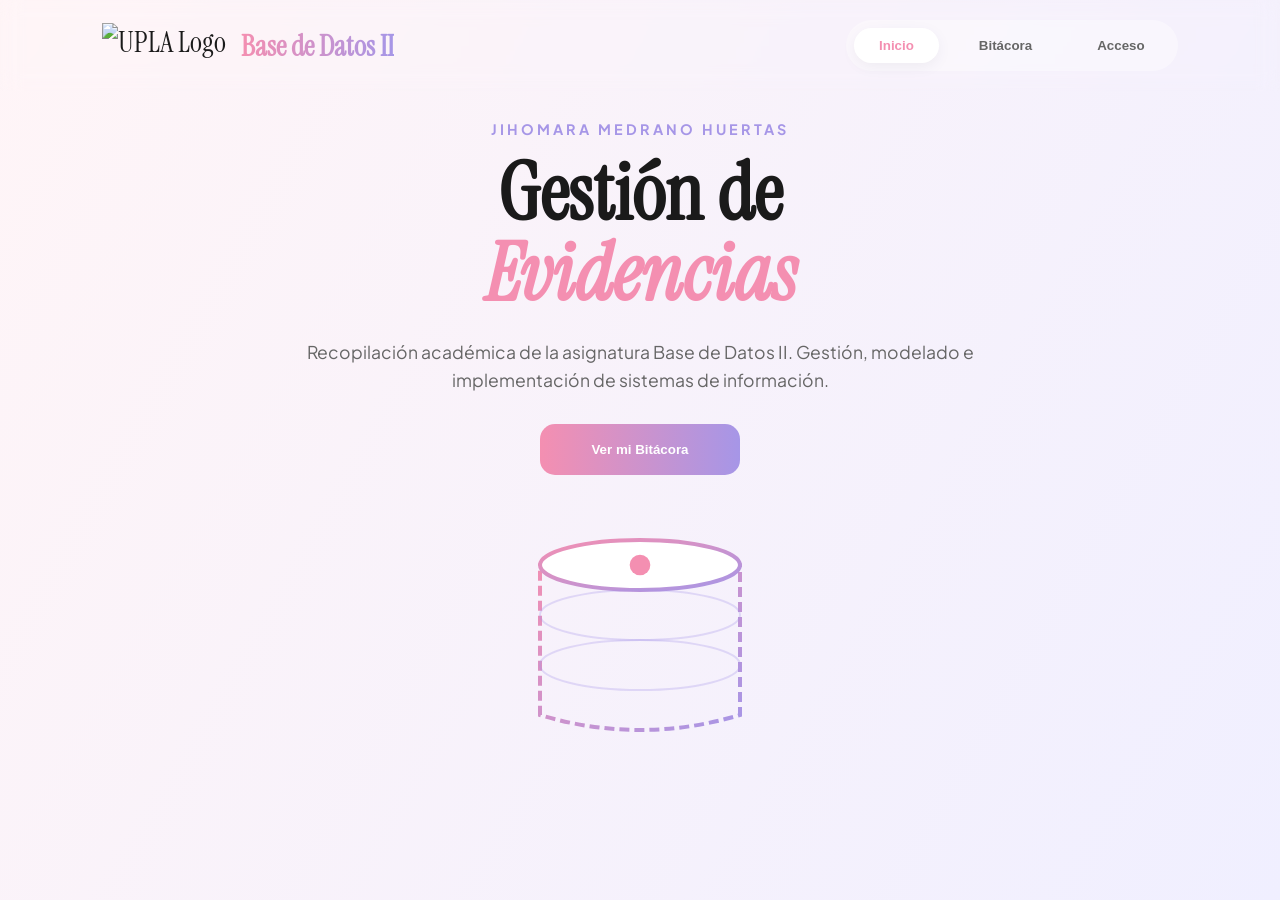
==== index.html @ 08c6af84 "Add files via upload" ====
<!DOCTYPE html>
<html lang="es">
<head>
    <meta charset="UTF-8">
    <meta name="viewport" content="width=device-width, initial-scale=1.0">
    <title>Portafolio 2026 | Base de Datos II</title>
    
    <!-- Fuentes y Iconos -->
    <link href="https://fonts.googleapis.com/css2?family=Instrument+Serif:ital@0;1&family=Plus+Jakarta+Sans:wght@300;400;600;800&display=swap" rel="stylesheet">
    <script src="https://unpkg.com/lucide@latest"></script>

    <style>
        :root {
            --pink-light: #fdf2f7;
            --pink-accent: #f48fb1;
            --purple-accent: #a696e7;
            --text-dark: #1a1a1a;
            --glass: rgba(255, 255, 255, 0.6);
        }

        * { margin: 0; padding: 0; box-sizing: border-box; }

        body {
            font-family: 'Plus Jakarta Sans', sans-serif;
            background: linear-gradient(120deg, #fff5f7 0%, #f0efff 100%);
            color: var(--text-dark);
            min-height: 100vh;
            overflow-x: hidden;
        }

        /* --- NAVEGACIÓN --- */
        nav {
            position: fixed; top: 0; width: 100%; padding: 20px 8%;
            display: flex; justify-content: space-between; align-items: center;
            backdrop-filter: blur(10px); z-index: 1000;
        }

        .logo { display: flex; align-items: center; gap: 15px; font-family: 'Instrument Serif', serif; font-size: 1.8rem; }
        .logo img { height: 45px; width: auto; object-fit: contain; }
        
        .logo-text {
            background: linear-gradient(90deg, var(--pink-accent), var(--purple-accent));
            -webkit-background-clip: text;
            -webkit-text-fill-color: transparent;
            font-weight: 800;
        }

        .nav-links { display: flex; gap: 15px; background: rgba(255,255,255,0.4); padding: 8px; border-radius: 50px; }
        .nav-links button {
            border: none; background: transparent; padding: 10px 25px; border-radius: 50px;
            cursor: pointer; font-weight: 600; color: #666; transition: 0.3s;
        }
        .nav-links button.active { background: white; color: var(--pink-accent); box-shadow: 0 4px 15px rgba(0,0,0,0.05); }

        /* --- SECCIONES --- */
        .container { display: none; padding: 120px 8% 50px; animation: fadeIn 0.5s ease; }
        .container.active { display: block; }
        @keyframes fadeIn { from { opacity: 0; transform: translateY(10px); } to { opacity: 1; transform: translateY(0); } }

        /* --- INICIO (CENTRADO CON GRÁFICO) --- */
        .hero-wrapper { 
            display: flex; 
            flex-direction: column;
            align-items: center; 
            justify-content: center; 
            text-align: center;
            gap: 20px; 
            min-height: 75vh;
            max-width: 800px;
            margin: 0 auto;
        }
        .hero h3 { color: var(--purple-accent); letter-spacing: 3px; font-size: 0.9rem; margin-bottom: 15px; }
        .hero h1 { font-family: 'Instrument Serif', serif; font-size: 5rem; line-height: 1; margin-bottom: 25px; }
        .hero h1 em { color: var(--pink-accent); font-style: italic; }
        .hero p { font-size: 1.1rem; color: #666; line-height: 1.6; margin-bottom: 30px; }

        .hero-img { width: 100%; max-width: 400px; margin-top: 20px; }

        /* --- BITÁCORA --- */
        .tabs { display: flex; gap: 15px; margin-bottom: 20px; justify-content: center; }
        .tab-btn { padding: 12px 30px; border-radius: 15px; border: none; background: white; cursor: pointer; font-weight: 700; transition: 0.3s; }
        .tab-btn.active { background: var(--pink-accent); color: white; }

        #unit-title { text-align: center; font-family: 'Instrument Serif', serif; font-size: 2.5rem; margin-bottom: 40px; }

        .weeks-grid { 
            display: grid; 
            grid-template-columns: repeat(2, 1fr); 
            gap: 30px; 
            max-width: 1100px;
            margin: 0 auto;
        }
        .week-card { background: var(--glass); border-radius: 40px; padding: 35px; border: 1px solid white; box-shadow: 0 20px 40px rgba(0,0,0,0.02); }
        .week-card span { color: var(--purple-accent); font-weight: 800; font-size: 0.7rem; }
        .week-card h2 { font-family: 'Instrument Serif', serif; font-size: 2.2rem; margin-bottom: 25px; }

        .task-item { 
            background: white; padding: 15px 20px; border-radius: 20px; margin-bottom: 12px;
            display: flex; justify-content: space-between; align-items: center; transition: 0.3s;
        }
        .task-item h4 { font-weight: 500; font-size: 0.95rem; white-space: nowrap; overflow: hidden; text-overflow: ellipsis; max-width: 200px; }

        .actions { display: flex; gap: 10px; }
        .btn-icon { width: 38px; height: 38px; border-radius: 12px; border: none; display: flex; align-items: center; justify-content: center; cursor: pointer; transition: 0.3s; }
        .btn-view { background: #f0efff; color: var(--purple-accent); }
        .btn-download { background: #fff2f5; color: var(--pink-accent); text-decoration: none; }
        .btn-delete { background: #ffebee; color: #ff5252; display: none; } 

        /* --- LOGIN (CENTRADO) --- */
        #acceso.container.active { display: flex; align-items: center; justify-content: center; min-height: 80vh; }
        .login-box { width: 100%; max-width: 450px; background: white; padding: 50px; border-radius: 45px; text-align: center; box-shadow: 0 20px 60px rgba(0,0,0,0.05); }
        .login-box input { width: 100%; padding: 18px; margin-bottom: 15px; border-radius: 15px; border: 1px solid #eee; background: #fafafa; font-family: inherit; }
        .btn-submit { width: 100%; padding: 18px; border-radius: 15px; border: none; background: linear-gradient(90deg, var(--pink-accent), var(--purple-accent)); color: white; font-weight: 700; cursor: pointer; }

        /* --- MODAL --- */
        .modal { display: none; position: fixed; top: 0; left: 0; width: 100%; height: 100%; background: rgba(0,0,0,0.7); z-index: 2000; justify-content: center; align-items: center; }
        .modal-content { width: 90%; height: 90%; background: white; border-radius: 30px; position: relative; overflow: hidden; }
        .close-modal { position: absolute; top: 20px; right: 20px; background: white; border: none; width: 40px; height: 40px; border-radius: 50%; cursor: pointer; z-index: 10; }

        #logoutBtn { position: fixed; bottom: 30px; right: 30px; background: white; color: #ff5252; padding: 15px 25px; border-radius: 50px; border: none; font-weight: 800; box-shadow: 0 10px 30px rgba(0,0,0,0.1); cursor: pointer; display: none; align-items: center; gap: 10px; z-index: 1000; }
        .admin-only { display: none; }

        @media (max-width: 850px) {
            .weeks-grid { grid-template-columns: 1fr; }
            .hero h1 { font-size: 3.5rem; }
        }
    </style>
</head>
<body>

    <nav>
        <div class="logo">
            <img src="img/LogoUpla.png" alt="UPLA Logo">
            <span class="logo-text">Base de Datos II</span>
        </div>
        <div class="nav-links">
            <button class="active" onclick="showSec('inicio', this)">Inicio</button>
            <button onclick="showSec('bitacora', this)">Bitácora</button>
            <button onclick="showSec('acceso', this)">Acceso</button>
        </div>
    </nav>

    <!-- INICIO -->
    <div id="inicio" class="container active">
        <div class="hero-wrapper">
            <div class="hero">
                <h3>JIHOMARA MEDRANO HUERTAS</h3>
                <h1>Gestión de<br><em>Evidencias</em></h1>
                <p>Recopilación académica de la asignatura Base de Datos II. Gestión, modelado e implementación de sistemas de información.</p>
                <button class="btn-submit" style="width: 200px; margin: 0 auto;" onclick="showSec('bitacora')">Ver mi Bitácora</button>
            </div>
            
            <!-- EL GRÁFICO INCREÍBLE REINSTALADO -->
            <div class="hero-img">
                <svg viewBox="0 0 400 300" width="100%" xmlns="http://www.w3.org/2000/svg">
                    <defs>
                        <linearGradient id="grad1" x1="0%" y1="0%" x2="100%" y2="100%">
                            <stop offset="0%" style="stop-color:var(--pink-accent);stop-opacity:1" />
                            <stop offset="100%" style="stop-color:var(--purple-accent);stop-opacity:1" />
                        </linearGradient>
                    </defs>
                    <path d="M100,50 Q200,20 300,50 L300,200 Q200,230 100,200 Z" fill="none" stroke="url(#grad1)" stroke-width="4" stroke-dasharray="10,5" />
                    <ellipse cx="200" cy="50" rx="100" ry="25" fill="white" stroke="url(#grad1)" stroke-width="4" />
                    <ellipse cx="200" cy="100" rx="100" ry="25" fill="none" stroke="var(--purple-accent)" stroke-width="2" opacity="0.3" />
                    <ellipse cx="200" cy="150" rx="100" ry="25" fill="none" stroke="var(--purple-accent)" stroke-width="2" opacity="0.3" />
                    <circle cx="200" cy="50" r="8" fill="var(--pink-accent)">
                        <animate attributeName="r" values="8;11;8" dur="3s" repeatCount="indefinite" />
                    </circle>
                </svg>
            </div>
        </div>
    </div>

    <!-- BITÁCORA -->
    <div id="bitacora" class="container">
        <div class="tabs">
            <button class="tab-btn active" onclick="changeUnit(0, this)">Unidad I</button>
            <button class="tab-btn" onclick="changeUnit(1, this)">Unidad II</button>
            <button class="tab-btn" onclick="changeUnit(2, this)">Unidad III</button>
        </div>
        
        <h2 id="unit-title">Introducción a la Arquitectura de BD</h2>
        
        <div class="weeks-grid" id="weeks-container"></div>
    </div>

    <!-- ACCESO -->
    <div id="acceso" class="container">
        <div class="login-box">
            <p style="color: var(--purple-accent); font-weight: 800; font-size: 0.7rem; margin-bottom: 10px;">PASO 01: IDENTIFICACIÓN</p>
            <h2 style="font-family: 'Instrument Serif', serif; font-size: 2.5rem; margin-bottom: 30px;">Portal de Gestión</h2>
            <input type="email" id="email" placeholder="codigo@ms.upla.edu.pe">
            <input type="password" id="pass" placeholder="Tu contraseña">
            <button class="btn-submit" onclick="handleLogin()">Activar Herramientas ✨</button>
        </div>
    </div>

    <button id="logoutBtn" onclick="handleLogout()">
        <i data-lucide="log-out" size="18"></i> Salir del Sistema
    </button>

    <div id="pdfModal" class="modal">
        <div class="modal-content">
            <button class="close-modal" onclick="closePDF()"><i data-lucide="x"></i></button>
            <iframe id="pdfFrame" src="" width="100%" height="100%" style="border:none;"></iframe>
        </div>
    </div>

    <script>
        const nombresUnidades = [
            "Introducción a la Arquitectura de BD",
            "Modelamiento y Diseño Estructural",
            "Implementación y Consultas SQL"
        ];

        const dataPortafolio = [
            [ // UNIDAD I
                { sem: "01", titulo: "Fundamentos de B.D", tareas: [{ nombre: "Arquitectura BDD.pdf", ruta: "docs/Arquitectura de BDD.pdf" }, { nombre: "Repositorios.pdf", ruta: "docs/Tipos de Repositorios.pdf" }] },
                { sem: "02", titulo: "Gestores Modernos", tareas: [{ nombre: "Resumen 02.pdf", ruta: "docs/Resumen_02.pdf" }, { nombre: "Modelo E-R.pdf", ruta: "docs/Ejerciciod de Modelo E-R.pdf" }] },
                { sem: "03", titulo: "Diagramas Entidad", tareas: [{ nombre: "Resumen 03.pdf", ruta: "docs/Resumen 03.pdf" }, { nombre: "Ejercicios E-R.pdf", ruta: "docs/Ejercicios de Modelo E-R.pdf" }] },
                { sem: "04", titulo: "Normalización", tareas: [{ nombre: "Resumen 04.pdf", ruta: "docs/Resumen 04.pdf" }] }
            ],
            [], // UNIDAD II
            []  // UNIDAD III
        ];

        let currentUnit = 0;
        let isAdmin = false;

        function changeUnit(index, btn) {
            currentUnit = index;
            document.getElementById('unit-title').innerText = nombresUnidades[index];
            document.querySelectorAll('.tab-btn').forEach(b => b.classList.remove('active'));
            btn.classList.add('active');
            renderSemanas();
        }

        function renderSemanas() {
            const container = document.getElementById('weeks-container');
            container.innerHTML = "";
            const semanas = dataPortafolio[currentUnit];

            if(!semanas || semanas.length === 0) {
                container.innerHTML = "<p style='grid-column: 1/-1; text-align:center; padding: 50px; opacity: 0.5;'>Contenido disponible próximamente.</p>";
                return;
            }

            semanas.forEach((item, index) => {
                const card = document.createElement('div');
                card.className = 'week-card';
                card.innerHTML = `
                    <span>SEMANA ${item.sem}</span>
                    <h2>${item.titulo}</h2>
                    <div class="tasks-list">
                        ${item.tareas.map((t, tIndex) => `
                            <div class="task-item">
                                <h4>${t.nombre}</h4>
                                <div class="actions">
                                    <button class="btn-icon btn-view" onclick="openPDF('${t.ruta}')"><i data-lucide="eye" size="16"></i></button>
                                    <a href="${t.ruta}" download class="btn-icon btn-download"><i data-lucide="download" size="16"></i></a>
                                    <button class="btn-icon btn-delete admin-only" onclick="deleteTask(${index}, ${tIndex})"><i data-lucide="trash-2" size="16"></i></button>
                                </div>
                            </div>
                        `).join('')}
                    </div>
                    <div class="upload-area admin-only">
                        <input type="file" id="file-${index}" accept=".pdf" style="display:none" onchange="uploadFile(${index})">
                        <button class="btn-submit" style="margin-top:20px; padding:10px; font-size:0.8rem;" onclick="document.getElementById('file-${index}').click()">Subir PDF</button>
                    </div>
                `;
                container.appendChild(card);
            });
            lucide.createIcons();
            updateAdminVisibility();
        }

        function uploadFile(weekIndex) {
            const fileInput = document.getElementById(`file-${weekIndex}`);
            if (fileInput.files[0]) {
                dataPortafolio[currentUnit][weekIndex].tareas.push({ 
                    nombre: fileInput.files[0].name, 
                    ruta: URL.createObjectURL(fileInput.files[0]) 
                });
                renderSemanas();
            }
        }

        function deleteTask(weekIndex, taskIndex) {
            if(confirm("¿Eliminar archivo?")) { 
                dataPortafolio[currentUnit][weekIndex].tareas.splice(taskIndex, 1); 
                renderSemanas(); 
            }
        }

        function showSec(id, btn) {
            document.querySelectorAll('.container').forEach(c => c.classList.remove('active'));
            document.getElementById(id).classList.add('active');
            if(btn) {
                document.querySelectorAll('.nav-links button').forEach(b => b.classList.remove('active'));
                btn.classList.add('active');
            }
        }

        function openPDF(ruta) { 
            document.getElementById('pdfFrame').src = ruta; 
            document.getElementById('pdfModal').style.display = 'flex'; 
        }
        
        function closePDF() { 
            document.getElementById('pdfModal').style.display = 'none'; 
            document.getElementById('pdfFrame').src = "";
        }

        function handleLogin() {
            const email = document.getElementById('email').value;
            if(email.includes('@ms.upla.edu.pe')) {
                isAdmin = true;
                document.getElementById('logoutBtn').style.display = 'flex';
                showSec('bitacora');
                renderSemanas();
            } else {
                alert("Por favor, usa tu correo institucional.");
            }
        }

        function handleLogout() { 
            isAdmin = false; 
            document.getElementById('logoutBtn').style.display = 'none'; 
            renderSemanas(); 
            showSec('inicio'); 
        }

        function updateAdminVisibility() {
            document.querySelectorAll('.admin-only').forEach(el => el.style.display = isAdmin ? 'flex' : 'none');
        }

        window.onload = renderSemanas;
    </script>
</body>
</html>
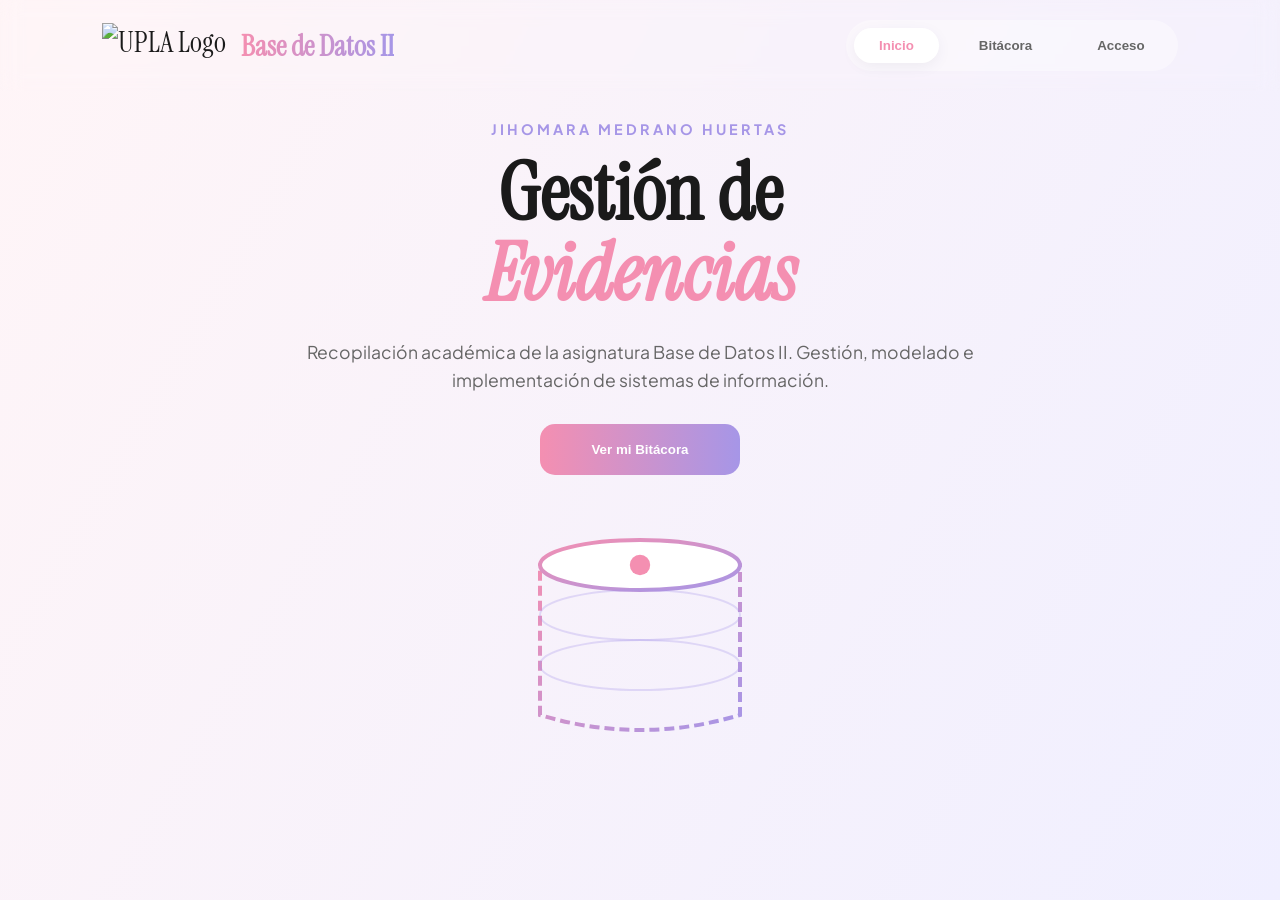
==== commit 2cf2e1b1: "Add files via upload" ====
--- a/index.html
+++ b/index.html
@@ -215,10 +215,10 @@
 
         const dataPortafolio = [
             [ // UNIDAD I
-                { sem: "01", titulo: "Fundamentos de B.D", tareas: [{ nombre: "Arquitectura BDD.pdf", ruta: "docs/Arquitectura de BDD.pdf" }, { nombre: "Repositorios.pdf", ruta: "docs/Tipos de Repositorios.pdf" }] },
-                { sem: "02", titulo: "Gestores Modernos", tareas: [{ nombre: "Resumen 02.pdf", ruta: "docs/Resumen_02.pdf" }, { nombre: "Modelo E-R.pdf", ruta: "docs/Ejerciciod de Modelo E-R.pdf" }] },
-                { sem: "03", titulo: "Diagramas Entidad", tareas: [{ nombre: "Resumen 03.pdf", ruta: "docs/Resumen 03.pdf" }, { nombre: "Ejercicios E-R.pdf", ruta: "docs/Ejercicios de Modelo E-R.pdf" }] },
-                { sem: "04", titulo: "Normalización", tareas: [{ nombre: "Resumen 04.pdf", ruta: "docs/Resumen 04.pdf" }] }
+                { sem: "01", titulo: "Introducción a la Arquitectura de B.D", tareas: [{ nombre: "Arquitectura BDD.pdf", ruta: "docs/Arquitectura de BDD.pdf" }, { nombre: "Repositorios.pdf", ruta: "docs/Tipos de Repositorios.pdf" }] },
+                { sem: "02", titulo: "Gestores de B.D", tareas: [{ nombre: "Resumen 02.pdf", ruta: "docs/Resumen_02.pdf" }, { nombre: "Modelo E-R.pdf", ruta: "docs/Ejerciciod de Modelo E-R.pdf" }] },
+                { sem: "03", titulo: "Arquitectura de B.D", tareas: [{ nombre: "Resumen 03.pdf", ruta: "docs/Resumen 03.pdf" }, { nombre: "Ejercicios E-R.pdf", ruta: "docs/Ejercicios de Modelo E-R.pdf" }] },
+                { sem: "04", titulo: "Diseño de la Arquitectura de B.D", tareas: [{ nombre: "Resumen 04.pdf", ruta: "docs/Resumen 04.pdf" }] }
             ],
             [], // UNIDAD II
             []  // UNIDAD III
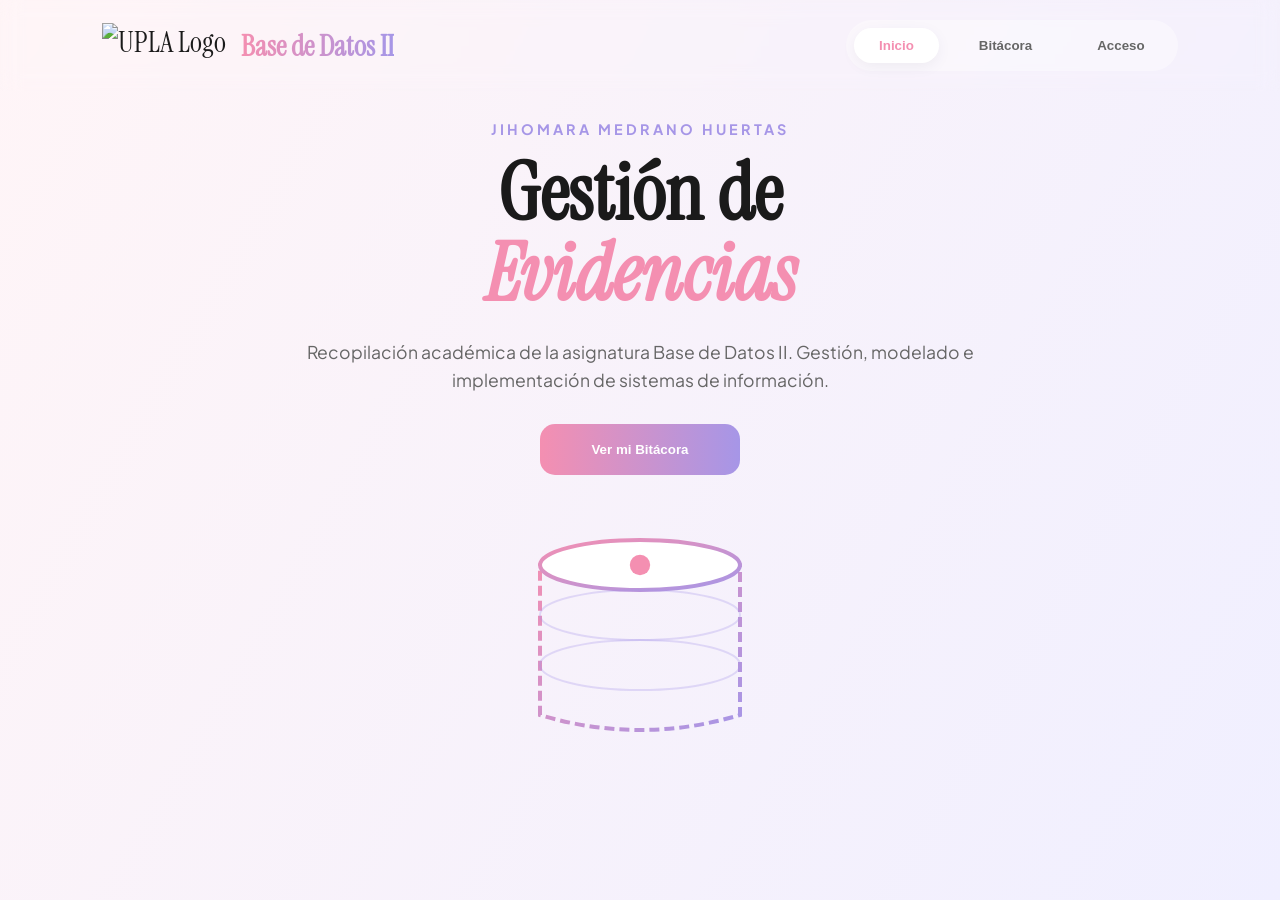
==== commit a9319139: "Add files via upload" ====
--- a/index.html
+++ b/index.html
@@ -216,7 +216,7 @@
         const dataPortafolio = [
             [ // UNIDAD I
                 { sem: "01", titulo: "Introducción a la Arquitectura de B.D", tareas: [{ nombre: "Arquitectura BDD.pdf", ruta: "docs/Arquitectura de BDD.pdf" }, { nombre: "Repositorios.pdf", ruta: "docs/Tipos de Repositorios.pdf" }] },
-                { sem: "02", titulo: "Gestores de B.D", tareas: [{ nombre: "Resumen 02.pdf", ruta: "docs/Resumen_02.pdf" }, { nombre: "Modelo E-R.pdf", ruta: "docs/Ejerciciod de Modelo E-R.pdf" }] },
+                { sem: "02", titulo: "Gestores de B.D", tareas: [{ nombre: "Resumen 02.pdf", ruta: "docs/Resumen_02.pdf" }, { nombre: "Modelo E-R.pdf", ruta: "docs/Ejerciciod de Modelo E-R.pdf" }, { nombre: "Manual SQL.pdf", ruta: "docs/Manual SQL.pdf" }] },
                 { sem: "03", titulo: "Arquitectura de B.D", tareas: [{ nombre: "Resumen 03.pdf", ruta: "docs/Resumen 03.pdf" }, { nombre: "Ejercicios E-R.pdf", ruta: "docs/Ejercicios de Modelo E-R.pdf" }] },
                 { sem: "04", titulo: "Diseño de la Arquitectura de B.D", tareas: [{ nombre: "Resumen 04.pdf", ruta: "docs/Resumen 04.pdf" }] }
             ],
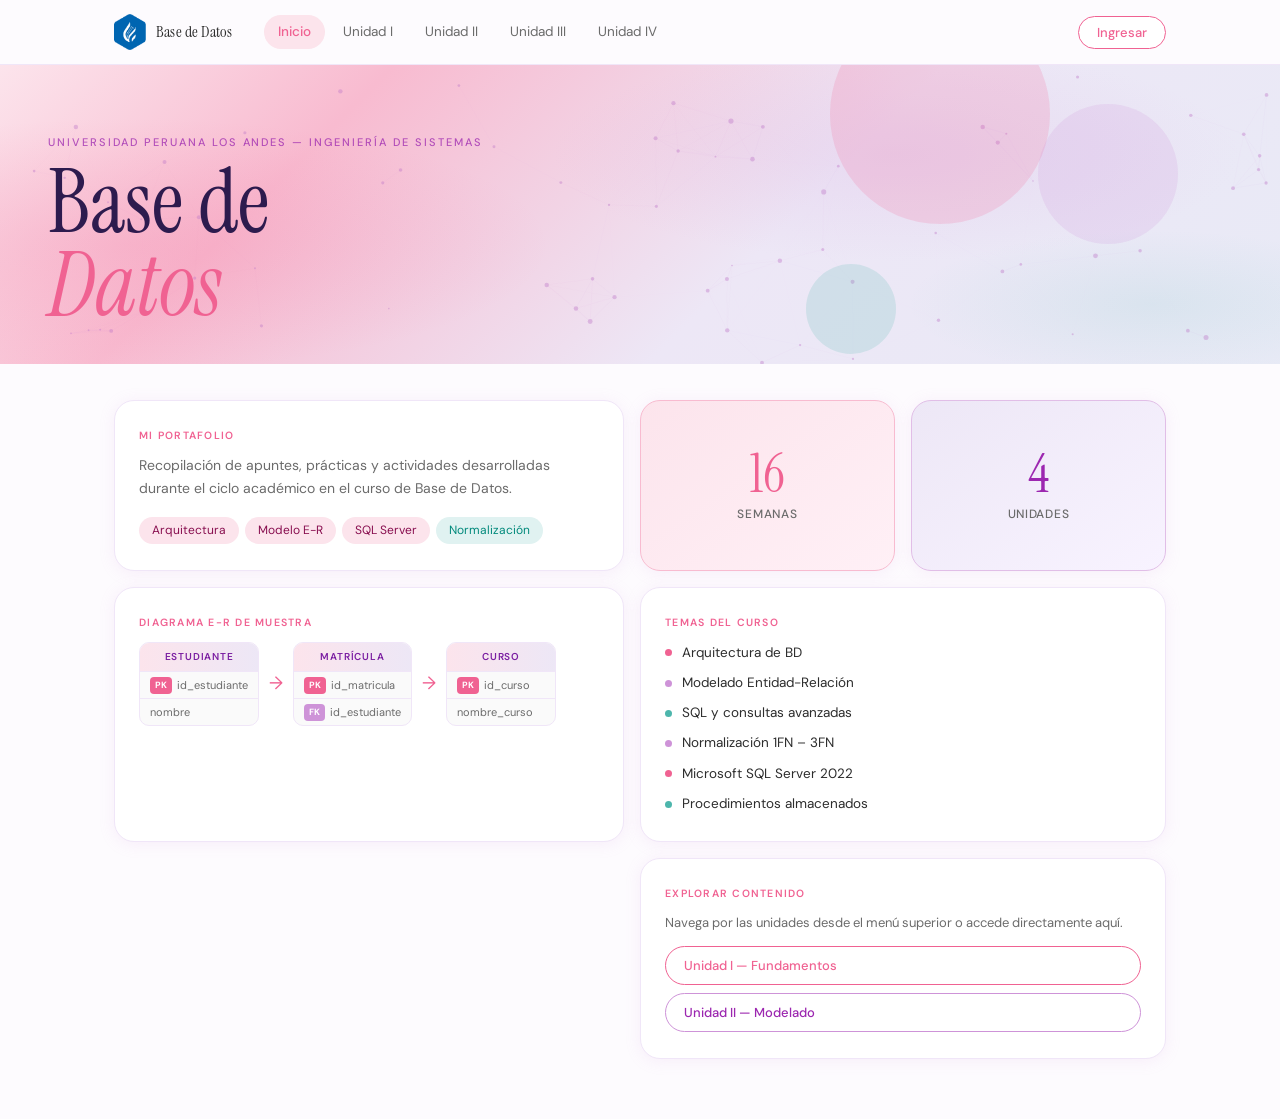
==== commit 518d1713: "Add files via upload" ====
--- a/index.html
+++ b/index.html
@@ -1,340 +1,367 @@
 <!DOCTYPE html>
 <html lang="es">
 <head>
-    <meta charset="UTF-8">
-    <meta name="viewport" content="width=device-width, initial-scale=1.0">
-    <title>Portafolio 2026 | Base de Datos II</title>
-    
-    <!-- Fuentes y Iconos -->
-    <link href="https://fonts.googleapis.com/css2?family=Instrument+Serif:ital@0;1&family=Plus+Jakarta+Sans:wght@300;400;600;800&display=swap" rel="stylesheet">
-    <script src="https://unpkg.com/lucide@latest"></script>
-
-    <style>
-        :root {
-            --pink-light: #fdf2f7;
-            --pink-accent: #f48fb1;
-            --purple-accent: #a696e7;
-            --text-dark: #1a1a1a;
-            --glass: rgba(255, 255, 255, 0.6);
-        }
-
-        * { margin: 0; padding: 0; box-sizing: border-box; }
-
-        body {
-            font-family: 'Plus Jakarta Sans', sans-serif;
-            background: linear-gradient(120deg, #fff5f7 0%, #f0efff 100%);
-            color: var(--text-dark);
-            min-height: 100vh;
-            overflow-x: hidden;
-        }
-
-        /* --- NAVEGACIÓN --- */
-        nav {
-            position: fixed; top: 0; width: 100%; padding: 20px 8%;
-            display: flex; justify-content: space-between; align-items: center;
-            backdrop-filter: blur(10px); z-index: 1000;
-        }
-
-        .logo { display: flex; align-items: center; gap: 15px; font-family: 'Instrument Serif', serif; font-size: 1.8rem; }
-        .logo img { height: 45px; width: auto; object-fit: contain; }
-        
-        .logo-text {
-            background: linear-gradient(90deg, var(--pink-accent), var(--purple-accent));
-            -webkit-background-clip: text;
-            -webkit-text-fill-color: transparent;
-            font-weight: 800;
-        }
-
-        .nav-links { display: flex; gap: 15px; background: rgba(255,255,255,0.4); padding: 8px; border-radius: 50px; }
-        .nav-links button {
-            border: none; background: transparent; padding: 10px 25px; border-radius: 50px;
-            cursor: pointer; font-weight: 600; color: #666; transition: 0.3s;
-        }
-        .nav-links button.active { background: white; color: var(--pink-accent); box-shadow: 0 4px 15px rgba(0,0,0,0.05); }
-
-        /* --- SECCIONES --- */
-        .container { display: none; padding: 120px 8% 50px; animation: fadeIn 0.5s ease; }
-        .container.active { display: block; }
-        @keyframes fadeIn { from { opacity: 0; transform: translateY(10px); } to { opacity: 1; transform: translateY(0); } }
-
-        /* --- INICIO (CENTRADO CON GRÁFICO) --- */
-        .hero-wrapper { 
-            display: flex; 
-            flex-direction: column;
-            align-items: center; 
-            justify-content: center; 
-            text-align: center;
-            gap: 20px; 
-            min-height: 75vh;
-            max-width: 800px;
-            margin: 0 auto;
-        }
-        .hero h3 { color: var(--purple-accent); letter-spacing: 3px; font-size: 0.9rem; margin-bottom: 15px; }
-        .hero h1 { font-family: 'Instrument Serif', serif; font-size: 5rem; line-height: 1; margin-bottom: 25px; }
-        .hero h1 em { color: var(--pink-accent); font-style: italic; }
-        .hero p { font-size: 1.1rem; color: #666; line-height: 1.6; margin-bottom: 30px; }
-
-        .hero-img { width: 100%; max-width: 400px; margin-top: 20px; }
-
-        /* --- BITÁCORA --- */
-        .tabs { display: flex; gap: 15px; margin-bottom: 20px; justify-content: center; }
-        .tab-btn { padding: 12px 30px; border-radius: 15px; border: none; background: white; cursor: pointer; font-weight: 700; transition: 0.3s; }
-        .tab-btn.active { background: var(--pink-accent); color: white; }
-
-        #unit-title { text-align: center; font-family: 'Instrument Serif', serif; font-size: 2.5rem; margin-bottom: 40px; }
-
-        .weeks-grid { 
-            display: grid; 
-            grid-template-columns: repeat(2, 1fr); 
-            gap: 30px; 
-            max-width: 1100px;
-            margin: 0 auto;
-        }
-        .week-card { background: var(--glass); border-radius: 40px; padding: 35px; border: 1px solid white; box-shadow: 0 20px 40px rgba(0,0,0,0.02); }
-        .week-card span { color: var(--purple-accent); font-weight: 800; font-size: 0.7rem; }
-        .week-card h2 { font-family: 'Instrument Serif', serif; font-size: 2.2rem; margin-bottom: 25px; }
-
-        .task-item { 
-            background: white; padding: 15px 20px; border-radius: 20px; margin-bottom: 12px;
-            display: flex; justify-content: space-between; align-items: center; transition: 0.3s;
-        }
-        .task-item h4 { font-weight: 500; font-size: 0.95rem; white-space: nowrap; overflow: hidden; text-overflow: ellipsis; max-width: 200px; }
-
-        .actions { display: flex; gap: 10px; }
-        .btn-icon { width: 38px; height: 38px; border-radius: 12px; border: none; display: flex; align-items: center; justify-content: center; cursor: pointer; transition: 0.3s; }
-        .btn-view { background: #f0efff; color: var(--purple-accent); }
-        .btn-download { background: #fff2f5; color: var(--pink-accent); text-decoration: none; }
-        .btn-delete { background: #ffebee; color: #ff5252; display: none; } 
-
-        /* --- LOGIN (CENTRADO) --- */
-        #acceso.container.active { display: flex; align-items: center; justify-content: center; min-height: 80vh; }
-        .login-box { width: 100%; max-width: 450px; background: white; padding: 50px; border-radius: 45px; text-align: center; box-shadow: 0 20px 60px rgba(0,0,0,0.05); }
-        .login-box input { width: 100%; padding: 18px; margin-bottom: 15px; border-radius: 15px; border: 1px solid #eee; background: #fafafa; font-family: inherit; }
-        .btn-submit { width: 100%; padding: 18px; border-radius: 15px; border: none; background: linear-gradient(90deg, var(--pink-accent), var(--purple-accent)); color: white; font-weight: 700; cursor: pointer; }
-
-        /* --- MODAL --- */
-        .modal { display: none; position: fixed; top: 0; left: 0; width: 100%; height: 100%; background: rgba(0,0,0,0.7); z-index: 2000; justify-content: center; align-items: center; }
-        .modal-content { width: 90%; height: 90%; background: white; border-radius: 30px; position: relative; overflow: hidden; }
-        .close-modal { position: absolute; top: 20px; right: 20px; background: white; border: none; width: 40px; height: 40px; border-radius: 50%; cursor: pointer; z-index: 10; }
-
-        #logoutBtn { position: fixed; bottom: 30px; right: 30px; background: white; color: #ff5252; padding: 15px 25px; border-radius: 50px; border: none; font-weight: 800; box-shadow: 0 10px 30px rgba(0,0,0,0.1); cursor: pointer; display: none; align-items: center; gap: 10px; z-index: 1000; }
-        .admin-only { display: none; }
-
-        @media (max-width: 850px) {
-            .weeks-grid { grid-template-columns: 1fr; }
-            .hero h1 { font-size: 3.5rem; }
-        }
-    </style>
+  <meta charset="UTF-8" />
+  <meta name="viewport" content="width=device-width, initial-scale=1.0" />
+  <title>Portafolio — Base de Datos</title>
+  <link rel="preconnect" href="https://fonts.googleapis.com" />
+  <link rel="preconnect" href="https://fonts.gstatic.com" crossorigin />
+  <link href="https://fonts.googleapis.com/css2?family=Instrument+Serif:ital@0;1&family=DM+Sans:ital,wght@0,300;0,400;0,500;0,600;1,300&display=swap" rel="stylesheet" />
+  <link rel="stylesheet" href="style.css" />
 </head>
 <body>
 
-    <nav>
-        <div class="logo">
-            <img src="img/LogoUpla.png" alt="UPLA Logo">
-            <span class="logo-text">Base de Datos II</span>
-        </div>
-        <div class="nav-links">
-            <button class="active" onclick="showSec('inicio', this)">Inicio</button>
-            <button onclick="showSec('bitacora', this)">Bitácora</button>
-            <button onclick="showSec('acceso', this)">Acceso</button>
-        </div>
-    </nav>
-
-    <!-- INICIO -->
-    <div id="inicio" class="container active">
-        <div class="hero-wrapper">
-            <div class="hero">
-                <h3>JIHOMARA MEDRANO HUERTAS</h3>
-                <h1>Gestión de<br><em>Evidencias</em></h1>
-                <p>Recopilación académica de la asignatura Base de Datos II. Gestión, modelado e implementación de sistemas de información.</p>
-                <button class="btn-submit" style="width: 200px; margin: 0 auto;" onclick="showSec('bitacora')">Ver mi Bitácora</button>
+  <!-- NAV -->
+  <nav class="nav" id="mainNav">
+    <div class="nav-inner">
+      <div class="nav-logo">
+        <img src="img/LogoUpla.png" alt="UPLA" class="logo-img" />
+        <span class="nav-title">Base de Datos</span>
+      </div>
+      <div class="nav-links" id="navLinks">
+        <a href="#" class="nav-link active" onclick="showSec('inicio',this)">Inicio</a>
+        <a href="#" class="nav-link" onclick="showSec('unidad1',this)">Unidad I</a>
+        <a href="#" class="nav-link" onclick="showSec('unidad2',this)">Unidad II</a>
+        <a href="#" class="nav-link" onclick="showSec('unidad3',this)">Unidad III</a>
+        <a href="#" class="nav-link" onclick="showSec('unidad4',this)">Unidad IV</a>
+        <!-- Solo visible cuando hay sesión activa -->
+        <a href="#" class="nav-link" id="linkMisDocs" style="display:none;color:var(--menta-d)"
+           onclick="showSec('mis-docs',this)">📂 Mis Docs</a>
+      </div>
+      <div class="nav-right">
+        <span class="admin-badge" id="adminBadge" style="display:none">⚙ Admin</span>
+        <!-- ID único del usuario -->
+        <span class="user-id-chip" id="navUID" style="display:none"></span>
+        <span class="nav-user" id="navUser" style="display:none"></span>
+        <button class="btn-login" id="btnLogin" onclick="showSec('login',null)">Ingresar</button>
+        <button class="btn-logout" id="btnLogout" onclick="handleLogout()" style="display:none">Salir</button>
+      </div>
+    </div>
+  </nav>
+
+  <!-- TOAST -->
+  <div class="toast" id="toast"></div>
+
+  <!-- ══════════════════════════
+       LOGIN
+  ══════════════════════════ -->
+  <section class="sec" id="login">
+    <div class="login-wrap">
+      <div class="login-card">
+        <img src="img/LogoUpla.png" alt="UPLA" class="login-logo" />
+        <h2 class="login-title">Bienvenida</h2>
+        <p class="login-sub">Ingresa con tu correo institucional UPLA</p>
+        <div class="form-group">
+          <label class="form-label">Correo institucional</label>
+          <input type="email" class="form-input" id="loginUser"
+                 placeholder="codigo@ms.upla.edu.pe" />
+        </div>
+        <div class="form-group">
+          <label class="form-label">Contraseña</label>
+          <input type="password" class="form-input" id="loginPass"
+                 placeholder="••••••••"
+                 onkeydown="if(event.key==='Enter') handleLogin()" />
+        </div>
+        <button class="btn-primary full" onclick="handleLogin()">Ingresar</button>
+        <p class="login-note">Solo cuentas <strong>@ms.upla.edu.pe</strong></p>
+        <p class="login-switch">¿No tienes cuenta?
+          <a onclick="showSec('registro',null)">Regístrate aquí</a>
+        </p>
+      </div>
+    </div>
+  </section>
+
+  <!-- ══════════════════════════
+       REGISTRO
+  ══════════════════════════ -->
+  <section class="sec" id="registro">
+    <div class="login-wrap">
+      <div class="login-card">
+        <img src="img/LogoUpla.png" alt="UPLA" class="login-logo" />
+        <h2 class="login-title">Crear cuenta</h2>
+        <p class="login-sub">Regístrate con tu correo institucional</p>
+
+        <div class="form-group">
+          <label class="form-label">Nombre completo</label>
+          <input type="text" class="form-input" id="regNombre"
+                 placeholder="Ej: Ana García López" />
+        </div>
+        <div class="form-group">
+          <label class="form-label">Correo institucional</label>
+          <input type="email" class="form-input" id="regEmail"
+                 placeholder="codigo@ms.upla.edu.pe" />
+        </div>
+        <div class="form-group">
+          <label class="form-label">Contraseña (mín. 8 caracteres)</label>
+          <input type="password" class="form-input" id="regPass"
+                 placeholder="••••••••" />
+        </div>
+        <div class="form-group">
+          <label class="form-label">Confirmar contraseña</label>
+          <input type="password" class="form-input" id="regPass2"
+                 placeholder="••••••••"
+                 onkeydown="if(event.key==='Enter') handleRegistro()" />
+        </div>
+
+        <button class="btn-menta full" onclick="handleRegistro()">Crear cuenta</button>
+
+        <!-- ID único generado tras registro -->
+        <div class="id-badge" id="uidResult" style="display:none">
+          🪪 <span id="uidGenerado"></span>
+        </div>
+
+        <p class="login-note">Solo cuentas <strong>@ms.upla.edu.pe</strong></p>
+        <p class="login-switch">¿Ya tienes cuenta?
+          <a onclick="showSec('login',null)">Iniciar sesión</a>
+        </p>
+      </div>
+    </div>
+  </section>
+
+  <!-- ══════════════════════════
+       INICIO
+  ══════════════════════════ -->
+  <section class="sec active" id="inicio">
+
+    <div class="hero-strip">
+      <canvas id="constellationCanvas"></canvas>
+      <div class="hero-strip-text">
+        <p class="hero-eyebrow">Universidad Peruana Los Andes — Ingeniería de Sistemas</p>
+        <h1 class="hero-title">Base de<br /><em>Datos</em></h1>
+      </div>
+      <div class="hero-strip-deco" aria-hidden="true">
+        <div class="deco-circle c1"></div>
+        <div class="deco-circle c2"></div>
+        <div class="deco-circle c3"></div>
+      </div>
+    </div>
+
+    <div class="bento-wrap">
+
+      <div class="bento-card bento-intro">
+        <p class="bento-label">Mi portafolio</p>
+        <p class="bento-text">Recopilación de apuntes, prácticas y actividades desarrolladas durante el ciclo académico en el curso de Base de Datos.</p>
+        <div class="bento-chips">
+          <span class="bchip">Arquitectura</span>
+          <span class="bchip">Modelo E-R</span>
+          <span class="bchip">SQL Server</span>
+          <span class="bchip-menta">Normalización</span>
+        </div>
+      </div>
+
+      <div class="bento-card bento-stat">
+        <span class="bento-stat-num">16</span>
+        <span class="bento-stat-label">Semanas</span>
+      </div>
+
+      <div class="bento-card bento-stat bento-stat-lila">
+        <span class="bento-stat-num">4</span>
+        <span class="bento-stat-label">Unidades</span>
+      </div>
+
+      <div class="bento-card bento-er">
+        <p class="bento-label">Diagrama E-R de muestra</p>
+        <div class="er-mini">
+          <div class="er-table er-float-1">
+            <div class="er-head">ESTUDIANTE</div>
+            <div class="er-row"><span class="pk">PK</span> id_estudiante</div>
+            <div class="er-row">nombre</div>
+          </div>
+          <div class="er-arrow">→</div>
+          <div class="er-table er-float-2">
+            <div class="er-head">MATRÍCULA</div>
+            <div class="er-row"><span class="pk">PK</span> id_matricula</div>
+            <div class="er-row"><span class="fk">FK</span> id_estudiante</div>
+          </div>
+          <div class="er-arrow">→</div>
+          <div class="er-table er-float-3">
+            <div class="er-head">CURSO</div>
+            <div class="er-row"><span class="pk">PK</span> id_curso</div>
+            <div class="er-row">nombre_curso</div>
+          </div>
+        </div>
+      </div>
+
+      <div class="bento-card bento-temas">
+        <p class="bento-label">Temas del curso</p>
+        <ul class="temas-list">
+          <li><span class="tema-dot"></span>Arquitectura de BD</li>
+          <li><span class="tema-dot"></span>Modelado Entidad-Relación</li>
+          <li><span class="tema-dot"></span>SQL y consultas avanzadas</li>
+          <li><span class="tema-dot"></span>Normalización 1FN – 3FN</li>
+          <li><span class="tema-dot"></span>Microsoft SQL Server 2022</li>
+          <li><span class="tema-dot"></span>Procedimientos almacenados</li>
+        </ul>
+      </div>
+
+      <div class="bento-card bento-cta">
+        <p class="bento-label">Explorar contenido</p>
+        <p style="font-size:13px;color:var(--text-s);margin-bottom:14px;line-height:1.5">Navega por las unidades desde el menú superior o accede directamente aquí.</p>
+        <div style="display:flex;flex-direction:column;gap:8px">
+          <button class="btn-bento" onclick="showSec('unidad1', document.querySelectorAll('.nav-link')[1])">Unidad I — Fundamentos</button>
+          <button class="btn-bento btn-bento-lila" onclick="showSec('unidad2', document.querySelectorAll('.nav-link')[2])">Unidad II — Modelado</button>
+
+        </div>
+      </div>
+
+    </div>
+  </section>
+
+  <!-- ══════════════════════════
+       UNIDAD I
+  ══════════════════════════ -->
+  <section class="sec" id="unidad1">
+    <div class="unit-header">
+      <div class="container">
+        <p class="unit-eyebrow">Unidad I</p>
+        <h2 class="unit-title" id="bannerU1">Fundamentos de Base de Datos</h2>
+        <p class="unit-desc">Semanas 01 – 04</p>
+      </div>
+    </div>
+    <div class="container semanas-wrap">
+      <div class="semanas-grid" id="gridU1"></div>
+    </div>
+  </section>
+
+  <!-- ══════════════════════════
+       UNIDAD II
+  ══════════════════════════ -->
+  <section class="sec" id="unidad2">
+    <div class="unit-header">
+      <div class="container">
+        <p class="unit-eyebrow">Unidad II</p>
+        <h2 class="unit-title">Modelado y Diseño Relacional</h2>
+        <p class="unit-desc">Semanas 05 – 08</p>
+      </div>
+    </div>
+    <div class="container semanas-wrap">
+      <div class="semanas-grid" id="gridU2"></div>
+    </div>
+  </section>
+
+  <!-- ══════════════════════════
+       UNIDAD III
+  ══════════════════════════ -->
+  <section class="sec" id="unidad3">
+    <div class="unit-header">
+      <div class="container">
+        <p class="unit-eyebrow">Unidad III</p>
+        <h2 class="unit-title">SQL y Consultas Avanzadas</h2>
+        <p class="unit-desc">Semanas 09 – 12</p>
+      </div>
+    </div>
+    <div class="container semanas-wrap">
+      <div class="semanas-grid" id="gridU3"></div>
+    </div>
+  </section>
+
+  <!-- ══════════════════════════
+       UNIDAD IV
+  ══════════════════════════ -->
+  <section class="sec" id="unidad4">
+    <div class="unit-header">
+      <div class="container">
+        <p class="unit-eyebrow">Unidad IV</p>
+        <h2 class="unit-title">Administración y Optimización</h2>
+        <p class="unit-desc">Semanas 13 – 16</p>
+      </div>
+    </div>
+    <div class="container semanas-wrap">
+      <div class="semanas-grid" id="gridU4"></div>
+    </div>
+  </section>
+
+  <!-- ══════════════════════════
+       MIS DOCUMENTOS
+  ══════════════════════════ -->
+  <section class="sec" id="mis-docs">
+    <div class="docs-header">
+      <div class="container">
+        <p class="unit-eyebrow">Mi espacio personal</p>
+        <h2 class="unit-title">Mis Documentos</h2>
+        <p class="unit-desc">Sube y gestiona tus archivos desde aquí</p>
+      </div>
+    </div>
+    <div class="docs-wrap">
+
+      <!-- Zona de carga -->
+      <div class="upload-zone" id="dropZone" onclick="document.getElementById('fileInput').click()">
+        <input type="file" id="fileInput" multiple
+               accept=".pdf,.docx,.jpg,.jpeg,.png,.txt,.sql"
+               onchange="subirDocumento(this)" />
+        <div class="upload-icon">📤</div>
+        <div class="upload-title">Arrastra archivos aquí</div>
+        <div class="upload-sub">o haz clic para seleccionar desde tu dispositivo</div>
+        <div class="upload-sub" style="font-size:11px;margin-top:4px;opacity:.7">
+          Formatos: PDF · DOCX · JPG · PNG · TXT · SQL
+        </div>
+        <button class="btn-upload-trigger" onclick="event.stopPropagation();document.getElementById('fileInput').click()">
+          Seleccionar archivos
+        </button>
+      </div>
+
+      <!-- Grid de documentos subidos -->
+      <div class="docs-grid" id="docsGrid">
+        <div class="docs-empty" style="grid-column:1/-1">
+          <span>📂</span>
+          Inicia sesión para ver y subir tus documentos.
+        </div>
+      </div>
+
+    </div>
+  </section>
+
+  <!-- ══════════════════════════
+       MODAL PDF
+  ══════════════════════════ -->
+  <div class="modal-overlay" id="modalOverlay" onclick="closePDF()">
+    <div class="modal-box" onclick="event.stopPropagation()">
+      <div class="modal-header">
+        <h3 class="modal-title" id="modalTitle">Documento</h3>
+        <div class="modal-actions">
+          <a class="btn-download" id="modalDownload" download>⬇ Descargar</a>
+          <button class="btn-close" onclick="closePDF()">✕</button>
+        </div>
+      </div>
+      <iframe id="pdfFrame" class="pdf-frame" src=""></iframe>
+    </div>
+  </div>
+
+  <!-- ══════════════════════════
+       MODAL AGREGAR TAREA (Admin)
+  ══════════════════════════ -->
+  <div class="modal-overlay" id="addModalOverlay" onclick="closeAddModal()">
+    <div class="modal-box modal-add" onclick="event.stopPropagation()">
+      <div class="modal-header">
+        <h3 class="modal-title">➕ Agregar tarea</h3>
+        <button class="btn-close" onclick="closeAddModal()">✕</button>
+      </div>
+      <div style="padding:20px 24px;display:flex;flex-direction:column;gap:14px">
+        <input type="hidden" id="addModalSemNum" />
+        <div class="form-group" style="margin:0">
+          <label class="form-label">Nombre visible de la tarea</label>
+          <input type="text" class="form-input" id="addLabel" placeholder="Ej: Resumen sobre Normalización" />
+        </div>
+        <div class="form-group" style="margin:0">
+          <label class="form-label">Selecciona el archivo desde tu computadora</label>
+          <div class="upload-zone" style="padding:18px 16px;margin-top:4px"
+               onclick="document.getElementById('addFileInput').click()">
+            <input type="file" id="addFileInput" style="display:none"
+                   accept=".pdf,.docx,.jpg,.jpeg,.png,.txt,.sql"
+                   onchange="previsualizarArchivoAdmin(this)" />
+            <div id="addFilePreview" style="font-size:13px;color:var(--text-s);text-align:center">
+              📁 Haz clic aquí para elegir un archivo
             </div>
-            
-            <!-- EL GRÁFICO INCREÍBLE REINSTALADO -->
-            <div class="hero-img">
-                <svg viewBox="0 0 400 300" width="100%" xmlns="http://www.w3.org/2000/svg">
-                    <defs>
-                        <linearGradient id="grad1" x1="0%" y1="0%" x2="100%" y2="100%">
-                            <stop offset="0%" style="stop-color:var(--pink-accent);stop-opacity:1" />
-                            <stop offset="100%" style="stop-color:var(--purple-accent);stop-opacity:1" />
-                        </linearGradient>
-                    </defs>
-                    <path d="M100,50 Q200,20 300,50 L300,200 Q200,230 100,200 Z" fill="none" stroke="url(#grad1)" stroke-width="4" stroke-dasharray="10,5" />
-                    <ellipse cx="200" cy="50" rx="100" ry="25" fill="white" stroke="url(#grad1)" stroke-width="4" />
-                    <ellipse cx="200" cy="100" rx="100" ry="25" fill="none" stroke="var(--purple-accent)" stroke-width="2" opacity="0.3" />
-                    <ellipse cx="200" cy="150" rx="100" ry="25" fill="none" stroke="var(--purple-accent)" stroke-width="2" opacity="0.3" />
-                    <circle cx="200" cy="50" r="8" fill="var(--pink-accent)">
-                        <animate attributeName="r" values="8;11;8" dur="3s" repeatCount="indefinite" />
-                    </circle>
-                </svg>
-            </div>
-        </div>
-    </div>
-
-    <!-- BITÁCORA -->
-    <div id="bitacora" class="container">
-        <div class="tabs">
-            <button class="tab-btn active" onclick="changeUnit(0, this)">Unidad I</button>
-            <button class="tab-btn" onclick="changeUnit(1, this)">Unidad II</button>
-            <button class="tab-btn" onclick="changeUnit(2, this)">Unidad III</button>
-        </div>
-        
-        <h2 id="unit-title">Introducción a la Arquitectura de BD</h2>
-        
-        <div class="weeks-grid" id="weeks-container"></div>
-    </div>
-
-    <!-- ACCESO -->
-    <div id="acceso" class="container">
-        <div class="login-box">
-            <p style="color: var(--purple-accent); font-weight: 800; font-size: 0.7rem; margin-bottom: 10px;">PASO 01: IDENTIFICACIÓN</p>
-            <h2 style="font-family: 'Instrument Serif', serif; font-size: 2.5rem; margin-bottom: 30px;">Portal de Gestión</h2>
-            <input type="email" id="email" placeholder="codigo@ms.upla.edu.pe">
-            <input type="password" id="pass" placeholder="Tu contraseña">
-            <button class="btn-submit" onclick="handleLogin()">Activar Herramientas ✨</button>
-        </div>
-    </div>
-
-    <button id="logoutBtn" onclick="handleLogout()">
-        <i data-lucide="log-out" size="18"></i> Salir del Sistema
-    </button>
-
-    <div id="pdfModal" class="modal">
-        <div class="modal-content">
-            <button class="close-modal" onclick="closePDF()"><i data-lucide="x"></i></button>
-            <iframe id="pdfFrame" src="" width="100%" height="100%" style="border:none;"></iframe>
-        </div>
-    </div>
-
-    <script>
-        const nombresUnidades = [
-            "Introducción a la Arquitectura de BD",
-            "Modelamiento y Diseño Estructural",
-            "Implementación y Consultas SQL"
-        ];
-
-        const dataPortafolio = [
-            [ // UNIDAD I
-                { sem: "01", titulo: "Introducción a la Arquitectura de B.D", tareas: [{ nombre: "Arquitectura BDD.pdf", ruta: "docs/Arquitectura de BDD.pdf" }, { nombre: "Repositorios.pdf", ruta: "docs/Tipos de Repositorios.pdf" }] },
-                { sem: "02", titulo: "Gestores de B.D", tareas: [{ nombre: "Resumen 02.pdf", ruta: "docs/Resumen_02.pdf" }, { nombre: "Modelo E-R.pdf", ruta: "docs/Ejerciciod de Modelo E-R.pdf" }, { nombre: "Manual SQL.pdf", ruta: "docs/Manual SQL.pdf" }] },
-                { sem: "03", titulo: "Arquitectura de B.D", tareas: [{ nombre: "Resumen 03.pdf", ruta: "docs/Resumen 03.pdf" }, { nombre: "Ejercicios E-R.pdf", ruta: "docs/Ejercicios de Modelo E-R.pdf" }] },
-                { sem: "04", titulo: "Diseño de la Arquitectura de B.D", tareas: [{ nombre: "Resumen 04.pdf", ruta: "docs/Resumen 04.pdf" }] }
-            ],
-            [], // UNIDAD II
-            []  // UNIDAD III
-        ];
-
-        let currentUnit = 0;
-        let isAdmin = false;
-
-        function changeUnit(index, btn) {
-            currentUnit = index;
-            document.getElementById('unit-title').innerText = nombresUnidades[index];
-            document.querySelectorAll('.tab-btn').forEach(b => b.classList.remove('active'));
-            btn.classList.add('active');
-            renderSemanas();
-        }
-
-        function renderSemanas() {
-            const container = document.getElementById('weeks-container');
-            container.innerHTML = "";
-            const semanas = dataPortafolio[currentUnit];
-
-            if(!semanas || semanas.length === 0) {
-                container.innerHTML = "<p style='grid-column: 1/-1; text-align:center; padding: 50px; opacity: 0.5;'>Contenido disponible próximamente.</p>";
-                return;
-            }
-
-            semanas.forEach((item, index) => {
-                const card = document.createElement('div');
-                card.className = 'week-card';
-                card.innerHTML = `
-                    <span>SEMANA ${item.sem}</span>
-                    <h2>${item.titulo}</h2>
-                    <div class="tasks-list">
-                        ${item.tareas.map((t, tIndex) => `
-                            <div class="task-item">
-                                <h4>${t.nombre}</h4>
-                                <div class="actions">
-                                    <button class="btn-icon btn-view" onclick="openPDF('${t.ruta}')"><i data-lucide="eye" size="16"></i></button>
-                                    <a href="${t.ruta}" download class="btn-icon btn-download"><i data-lucide="download" size="16"></i></a>
-                                    <button class="btn-icon btn-delete admin-only" onclick="deleteTask(${index}, ${tIndex})"><i data-lucide="trash-2" size="16"></i></button>
-                                </div>
-                            </div>
-                        `).join('')}
-                    </div>
-                    <div class="upload-area admin-only">
-                        <input type="file" id="file-${index}" accept=".pdf" style="display:none" onchange="uploadFile(${index})">
-                        <button class="btn-submit" style="margin-top:20px; padding:10px; font-size:0.8rem;" onclick="document.getElementById('file-${index}').click()">Subir PDF</button>
-                    </div>
-                `;
-                container.appendChild(card);
-            });
-            lucide.createIcons();
-            updateAdminVisibility();
-        }
-
-        function uploadFile(weekIndex) {
-            const fileInput = document.getElementById(`file-${weekIndex}`);
-            if (fileInput.files[0]) {
-                dataPortafolio[currentUnit][weekIndex].tareas.push({ 
-                    nombre: fileInput.files[0].name, 
-                    ruta: URL.createObjectURL(fileInput.files[0]) 
-                });
-                renderSemanas();
-            }
-        }
-
-        function deleteTask(weekIndex, taskIndex) {
-            if(confirm("¿Eliminar archivo?")) { 
-                dataPortafolio[currentUnit][weekIndex].tareas.splice(taskIndex, 1); 
-                renderSemanas(); 
-            }
-        }
-
-        function showSec(id, btn) {
-            document.querySelectorAll('.container').forEach(c => c.classList.remove('active'));
-            document.getElementById(id).classList.add('active');
-            if(btn) {
-                document.querySelectorAll('.nav-links button').forEach(b => b.classList.remove('active'));
-                btn.classList.add('active');
-            }
-        }
-
-        function openPDF(ruta) { 
-            document.getElementById('pdfFrame').src = ruta; 
-            document.getElementById('pdfModal').style.display = 'flex'; 
-        }
-        
-        function closePDF() { 
-            document.getElementById('pdfModal').style.display = 'none'; 
-            document.getElementById('pdfFrame').src = "";
-        }
-
-        function handleLogin() {
-            const email = document.getElementById('email').value;
-            if(email.includes('@ms.upla.edu.pe')) {
-                isAdmin = true;
-                document.getElementById('logoutBtn').style.display = 'flex';
-                showSec('bitacora');
-                renderSemanas();
-            } else {
-                alert("Por favor, usa tu correo institucional.");
-            }
-        }
-
-        function handleLogout() { 
-            isAdmin = false; 
-            document.getElementById('logoutBtn').style.display = 'none'; 
-            renderSemanas(); 
-            showSec('inicio'); 
-        }
-
-        function updateAdminVisibility() {
-            document.querySelectorAll('.admin-only').forEach(el => el.style.display = isAdmin ? 'flex' : 'none');
-        }
-
-        window.onload = renderSemanas;
-    </script>
+          </div>
+        </div>
+        <div style="display:flex;gap:10px;margin-top:6px">
+          <button class="btn-primary" style="flex:1" onclick="confirmarAgregarTarea()">✅ Agregar tarea</button>
+          <button class="btn-logout" style="flex:1" onclick="closeAddModal()">Cancelar</button>
+        </div>
+      </div>
+    </div>
+  </div>
+
+  <script src="script.js"></script>
 </body>
 </html>
--- a/style.css
+++ b/style.css
@@ -0,0 +1,811 @@
+/* ── Reset & Base ── */
+*, *::before, *::after { box-sizing: border-box; margin: 0; padding: 0; }
+
+:root {
+  --rosa:    #f06292;
+  --rosa-l:  #fce4ec;
+  --lila:    #ce93d8;
+  --lila-l:  #ede7f6;
+  --morado:  #9c27b0;
+  /* ✨ Nuevo color acento: menta/verde agua */
+  --menta:   #4db6ac;
+  --menta-l: #e0f2f1;
+  --menta-d: #00897b;
+  --text:    #2d2d2d;
+  --text-s:  #6b6b6b;
+  --bg:      #fdfbfe;
+  --white:   #ffffff;
+  --border:  #f0e6f8;
+  --shadow:  0 2px 16px rgba(206,147,216,.13);
+  --shadow-h:0 8px 32px rgba(240,98,146,.18);
+  --rad:     14px;
+  --rad-sm:  8px;
+  --rad-pill:99px;
+  --font-d:  'Instrument Serif', Georgia, serif;
+  --font-b:  'DM Sans', system-ui, sans-serif;
+}
+
+html { scroll-behavior: smooth; }
+
+body {
+  font-family: var(--font-b);
+  background: var(--bg);
+  color: var(--text);
+  font-size: 15px;
+  line-height: 1.65;
+  padding-top: 64px;
+}
+
+/* ── Nav ── */
+.nav {
+  position: fixed;
+  top: 0; left: 0; right: 0;
+  z-index: 100;
+  background: rgba(253,251,254,.88);
+  backdrop-filter: blur(14px);
+  border-bottom: 1px solid var(--border);
+  transition: background .3s, box-shadow .3s;
+}
+.nav.scrolled {
+  background: rgba(253,251,254,.98);
+  box-shadow: 0 2px 20px rgba(206,147,216,.15);
+}
+.nav-inner {
+  max-width: 1100px;
+  margin: 0 auto;
+  padding: 0 24px;
+  height: 64px;
+  display: flex;
+  align-items: center;
+  gap: 32px;
+}
+.nav-logo { display: flex; align-items: center; gap: 10px; text-decoration: none; }
+.logo-img  { height: 36px; width: auto; object-fit: contain; }
+.nav-title { font-family: var(--font-d); font-size: 16px; color: var(--text); letter-spacing: .01em; }
+.nav-links { display: flex; gap: 4px; flex: 1; }
+.nav-link  {
+  font-size: 13.5px;
+  color: var(--text-s);
+  text-decoration: none;
+  padding: 6px 14px;
+  border-radius: var(--rad-pill);
+  transition: background .18s, color .18s;
+  font-weight: 400;
+}
+.nav-link:hover, .nav-link.active {
+  background: var(--rosa-l);
+  color: var(--rosa);
+  font-weight: 500;
+}
+.nav-right { margin-left: auto; display: flex; align-items: center; gap: 10px; }
+.nav-user  { font-size: 13px; color: var(--text-s); }
+.btn-login, .btn-logout {
+  font-family: var(--font-b);
+  font-size: 13px;
+  padding: 7px 18px;
+  border-radius: var(--rad-pill);
+  border: 1.5px solid var(--rosa);
+  cursor: pointer;
+  transition: background .18s, color .18s;
+  font-weight: 500;
+}
+.btn-login  { background: var(--white); color: var(--rosa); }
+.btn-login:hover { background: var(--rosa); color: #fff; }
+.btn-logout { background: var(--rosa-l); color: var(--rosa); border-color: var(--rosa-l); }
+.btn-logout:hover { background: var(--rosa); color: #fff; }
+
+/* ── Sections ── */
+.sec { display: none; }
+.sec.active { display: block; }
+
+.container { max-width: 1100px; margin: 0 auto; padding: 0 24px; }
+
+/* ── Toast ── */
+.toast {
+  position: fixed;
+  bottom: 28px; left: 50%;
+  transform: translateX(-50%) translateY(80px);
+  background: var(--white);
+  color: var(--morado);
+  border: 1.5px solid var(--lila);
+  border-radius: var(--rad-pill);
+  padding: 10px 24px;
+  font-size: 14px;
+  font-weight: 500;
+  box-shadow: var(--shadow-h);
+  z-index: 999;
+  opacity: 0;
+  transition: transform .3s, opacity .3s;
+  pointer-events: none;
+}
+.toast.show {
+  transform: translateX(-50%) translateY(0);
+  opacity: 1;
+}
+
+/* ── Login / Registro ── */
+#login, #registro { min-height: 100vh; display: none; background: var(--bg); }
+#login.active, #registro.active { display: flex; align-items: center; justify-content: center; }
+.login-wrap { width: 100%; padding: 40px 24px; display: flex; justify-content: center; }
+.login-card {
+  background: var(--white);
+  border: 1px solid var(--border);
+  border-radius: 24px;
+  padding: 40px 36px;
+  width: 100%;
+  max-width: 400px;
+  box-shadow: 0 8px 40px rgba(206,147,216,.14);
+  text-align: center;
+}
+.login-logo  { height: 52px; margin-bottom: 20px; }
+.login-title { font-family: var(--font-d); font-size: 26px; margin-bottom: 6px; color: var(--text); }
+.login-sub   { font-size: 13.5px; color: var(--text-s); margin-bottom: 24px; }
+.form-group  { text-align: left; margin-bottom: 14px; }
+.form-label  { display: block; font-size: 12px; font-weight: 500; color: var(--text-s); margin-bottom: 5px; text-transform: uppercase; letter-spacing: .05em; }
+.form-input  {
+  width: 100%;
+  padding: 10px 14px;
+  border: 1.5px solid var(--border);
+  border-radius: var(--rad-sm);
+  font-family: var(--font-b);
+  font-size: 14px;
+  color: var(--text);
+  background: var(--bg);
+  outline: none;
+  transition: border-color .18s;
+}
+.form-input:focus { border-color: var(--lila); }
+.login-note { font-size: 12px; color: var(--text-s); margin-top: 16px; }
+.login-switch { font-size: 13px; color: var(--text-s); margin-top: 14px; }
+.login-switch a { color: var(--menta-d); text-decoration: none; font-weight: 500; cursor: pointer; }
+.login-switch a:hover { text-decoration: underline; }
+
+.btn-primary {
+  font-family: var(--font-b);
+  font-size: 14px;
+  font-weight: 500;
+  padding: 11px 24px;
+  border-radius: var(--rad-pill);
+  border: none;
+  background: linear-gradient(135deg, var(--rosa) 0%, var(--lila) 100%);
+  color: #fff;
+  cursor: pointer;
+  transition: opacity .18s, transform .15s;
+}
+.btn-primary:hover { opacity: .9; transform: translateY(-1px); }
+.btn-primary.full  { width: 100%; margin-top: 8px; }
+
+/* Botón menta para registro */
+.btn-menta {
+  font-family: var(--font-b);
+  font-size: 14px;
+  font-weight: 500;
+  padding: 11px 24px;
+  border-radius: var(--rad-pill);
+  border: none;
+  background: linear-gradient(135deg, var(--menta) 0%, #80cbc4 100%);
+  color: #fff;
+  cursor: pointer;
+  transition: opacity .18s, transform .15s;
+}
+.btn-menta:hover { opacity: .9; transform: translateY(-1px); }
+.btn-menta.full  { width: 100%; margin-top: 8px; }
+
+/* Badge ID único */
+.id-badge {
+  display: inline-flex;
+  align-items: center;
+  gap: 6px;
+  background: var(--menta-l);
+  border: 1px solid var(--menta);
+  color: var(--menta-d);
+  border-radius: var(--rad-sm);
+  padding: 8px 14px;
+  font-size: 13px;
+  font-weight: 500;
+  margin-top: 12px;
+  width: 100%;
+  justify-content: center;
+  letter-spacing: .03em;
+}
+
+/* ── Hero strip ── */
+.hero-strip {
+  position: relative;
+  height: 300px;
+  background: linear-gradient(135deg, #fce4ec 0%, #f8bbd0 25%, #ede7f6 60%, #e8eaf6 100%);
+  overflow: hidden;
+  display: flex;
+  align-items: flex-end;
+  padding: 0 48px 36px;
+}
+.hero-strip::before {
+  content: '';
+  position: absolute;
+  inset: 0;
+  background:
+    radial-gradient(ellipse 55% 70% at 10% 60%, rgba(240,98,146,.18) 0%, transparent 60%),
+    radial-gradient(ellipse 45% 60% at 70% 30%, rgba(206,147,216,.16) 0%, transparent 60%),
+    radial-gradient(ellipse 35% 45% at 90% 80%, rgba(77,182,172,.10) 0%, transparent 55%);
+  animation: holo 8s ease-in-out infinite alternate;
+}
+@keyframes holo {
+  0%   { opacity:.8; transform:scale(1); }
+  100% { opacity:1;  transform:scale(1.04); }
+}
+#constellationCanvas {
+  position: absolute;
+  inset: 0;
+  width: 100%; height: 100%;
+  pointer-events: none;
+  z-index: 1;
+}
+.hero-strip-text { position: relative; z-index: 2; }
+.hero-eyebrow {
+  font-size: 11px;
+  letter-spacing: .18em;
+  text-transform: uppercase;
+  color: var(--morado);
+  margin-bottom: 10px;
+  font-weight: 500;
+  opacity: .75;
+}
+.hero-title {
+  font-family: var(--font-d);
+  font-size: clamp(52px, 8vw, 88px);
+  font-weight: 400;
+  color: #2d1b4e;
+  line-height: .95;
+  margin: 0;
+}
+.hero-title em { font-style: italic; color: var(--rosa); }
+
+.hero-strip-deco { position: absolute; inset: 0; z-index: 1; pointer-events: none; }
+.deco-circle {
+  position: absolute;
+  border-radius: 50%;
+  opacity: .18;
+  animation: floatC 7s ease-in-out infinite;
+}
+.c1 { width:220px;height:220px; background:var(--rosa); top:-60px; right:18%; animation-delay:0s; }
+.c2 { width:140px;height:140px; background:var(--lila); top:40px;  right:8%;  animation-delay:1.5s; }
+/* c3 ahora en menta para usar el nuevo acento */
+.c3 { width:90px; height:90px;  background:var(--menta); bottom:10px;right:30%; animation-delay:3s; }
+@keyframes floatC {
+  0%,100%{transform:translateY(0)}
+  50%{transform:translateY(-14px)}
+}
+
+/* ── Bento grid ── */
+.bento-wrap {
+  max-width: 1100px;
+  margin: 0 auto;
+  padding: 36px 24px 60px;
+  display: grid;
+  grid-template-columns: 2fr 1fr 1fr;
+  grid-template-rows: auto auto;
+  gap: 16px;
+}
+.bento-card {
+  background: var(--white);
+  border: 1px solid var(--border);
+  border-radius: 20px;
+  padding: 26px 24px;
+  box-shadow: var(--shadow);
+  transition: box-shadow .22s, transform .22s;
+}
+.bento-card:hover { box-shadow: var(--shadow-h); transform: translateY(-2px); }
+.bento-label {
+  font-size: 10.5px;
+  font-weight: 600;
+  letter-spacing: .12em;
+  text-transform: uppercase;
+  color: var(--rosa);
+  margin-bottom: 10px;
+}
+.bento-text { font-size: 14px; color: var(--text-s); line-height: 1.65; margin-bottom: 16px; }
+.bento-chips { display: flex; flex-wrap: wrap; gap: 6px; }
+.bchip {
+  font-size: 12px;
+  padding: 4px 13px;
+  border-radius: var(--rad-pill);
+  background: var(--rosa-l);
+  color: #880e4f;
+}
+/* chip menta para acento */
+.bchip-menta {
+  font-size: 12px;
+  padding: 4px 13px;
+  border-radius: var(--rad-pill);
+  background: var(--menta-l);
+  color: var(--menta-d);
+}
+
+.bento-intro { grid-column: 1; grid-row: 1; }
+
+.bento-stat {
+  display: flex;
+  flex-direction: column;
+  align-items: center;
+  justify-content: center;
+  text-align: center;
+  background: linear-gradient(145deg, #fce4ec, #fff0f6);
+  border-color: #f8bbd0;
+  padding: 20px;
+}
+.bento-stat-lila {
+  background: linear-gradient(145deg, #ede7f6, #f8f3ff);
+  border-color: #e1bee7;
+}
+/* stat menta */
+.bento-stat-menta {
+  background: linear-gradient(145deg, var(--menta-l), #f0faf9);
+  border-color: #b2dfdb;
+}
+.bento-stat-num {
+  font-family: var(--font-d);
+  font-size: 54px;
+  font-weight: 400;
+  color: var(--rosa);
+  line-height: 1;
+}
+.bento-stat-lila .bento-stat-num  { color: var(--morado); }
+.bento-stat-menta .bento-stat-num { color: var(--menta-d); }
+.bento-stat-label { font-size: 12px; color: var(--text-s); margin-top: 4px; font-weight: 500; letter-spacing: .06em; text-transform: uppercase; }
+
+/* E-R mini */
+.bento-er { grid-column: 1; grid-row: 2; }
+.er-mini {
+  display: flex;
+  align-items: center;
+  gap: 10px;
+  margin-top: 10px;
+  flex-wrap: wrap;
+}
+.er-table {
+  background: #fafafa;
+  border: 1px solid var(--border);
+  border-radius: 10px;
+  overflow: hidden;
+  font-size: 11px;
+  min-width: 110px;
+}
+.er-head {
+  background: linear-gradient(90deg, var(--rosa-l), var(--lila-l));
+  color: #7b1fa2;
+  font-weight: 600;
+  font-size: 10px;
+  letter-spacing: .08em;
+  padding: 6px 10px;
+  text-align: center;
+}
+.er-row  { padding: 4px 10px; color: var(--text-s); border-top: 1px solid var(--border); display: flex; align-items: center; gap: 5px; }
+.pk { background: var(--rosa); color: #fff; font-size: 9px; font-weight: 700; padding: 1px 5px; border-radius: 4px; }
+.fk { background: var(--lila); color: #fff; font-size: 9px; font-weight: 700; padding: 1px 5px; border-radius: 4px; }
+.er-arrow { color: var(--rosa); font-size: 18px; }
+.er-float-1 { animation: float1 5s ease-in-out infinite; }
+.er-float-2 { animation: float2 6s ease-in-out infinite; }
+.er-float-3 { animation: float3 5.5s ease-in-out infinite; }
+@keyframes float1 { 0%,100%{transform:translateY(0)}   50%{transform:translateY(-6px)} }
+@keyframes float2 { 0%,100%{transform:translateY(-3px)} 50%{transform:translateY(5px)} }
+@keyframes float3 { 0%,100%{transform:translateY(0)}   50%{transform:translateY(-8px)} }
+
+.bento-temas { grid-column: 2 / 4; grid-row: 2; }
+.temas-list { list-style: none; margin-top: 4px; display: flex; flex-direction: column; gap: 8px; }
+.temas-list li { display: flex; align-items: center; gap: 10px; font-size: 13.5px; color: var(--text); }
+.tema-dot { width: 7px; height: 7px; background: var(--rosa); border-radius: 50%; flex-shrink: 0; }
+.temas-list li:nth-child(2n) .tema-dot { background: var(--lila); }
+.temas-list li:nth-child(3n) .tema-dot { background: var(--menta); }
+
+.bento-cta { grid-column: 2 / 4; grid-row: 3; }
+
+.btn-bento {
+  width: 100%;
+  font-family: var(--font-b);
+  font-size: 13px;
+  font-weight: 500;
+  padding: 10px 18px;
+  border-radius: var(--rad-pill);
+  border: 1.5px solid var(--rosa);
+  background: var(--white);
+  color: var(--rosa);
+  cursor: pointer;
+  text-align: left;
+  transition: background .18s, color .18s;
+}
+.btn-bento:hover { background: var(--rosa); color: #fff; }
+.btn-bento-lila { border-color: var(--lila); color: var(--morado); }
+.btn-bento-lila:hover { background: var(--lila); color: #fff; }
+/* botón bento en menta */
+.btn-bento-menta { border-color: var(--menta); color: var(--menta-d); }
+.btn-bento-menta:hover { background: var(--menta); color: #fff; }
+
+/* ── Unit header ── */
+.unit-header {
+  background: linear-gradient(135deg, #fce4ec 0%, #ede7f6 100%);
+  padding: 52px 0 40px;
+  border-bottom: 1px solid var(--border);
+}
+.unit-eyebrow {
+  font-size: 11px;
+  letter-spacing: .15em;
+  text-transform: uppercase;
+  color: var(--rosa);
+  font-weight: 600;
+  margin-bottom: 8px;
+}
+.unit-title {
+  font-family: var(--font-d);
+  font-size: 38px;
+  font-weight: 400;
+  color: var(--text);
+  margin-bottom: 6px;
+}
+.unit-desc { font-size: 14px; color: var(--text-s); }
+
+/* ── Semanas grid ── */
+.semanas-wrap { padding: 40px 24px 60px; }
+.semanas-grid {
+  display: grid;
+  grid-template-columns: 1fr 1fr;
+  gap: 18px;
+}
+
+/* ── Semana card ── */
+.semana-card {
+  background: var(--white);
+  border: 1px solid var(--border);
+  border-top: 3px solid var(--rosa);
+  border-radius: var(--rad);
+  padding: 22px 22px 18px;
+  box-shadow: var(--shadow);
+  transition: box-shadow .22s, transform .22s;
+  position: relative;
+  overflow: visible;
+}
+.semana-card:hover {
+  box-shadow: var(--shadow-h);
+  transform: translateY(-3px);
+}
+.semana-card.pendiente {
+  opacity: .6;
+  border-top-color: #ccc;
+  pointer-events: none;
+}
+.semana-num {
+  font-size: 11px;
+  letter-spacing: .12em;
+  text-transform: uppercase;
+  color: var(--rosa);
+  font-weight: 600;
+  margin-bottom: 4px;
+}
+.semana-titulo {
+  font-family: var(--font-d);
+  font-size: 18px;
+  font-weight: 400;
+  color: var(--text);
+  margin-bottom: 12px;
+  line-height: 1.3;
+}
+.chips-row {
+  display: flex;
+  flex-wrap: wrap;
+  gap: 6px;
+  margin-bottom: 16px;
+}
+.chip {
+  font-size: 11.5px;
+  padding: 3px 12px;
+  border-radius: var(--rad-pill);
+  font-weight: 400;
+  line-height: 1.5;
+}
+.chip-tema  { background: var(--rosa-l); color: #880e4f; }
+.chip-tipo  { background: var(--lila-l); color: #4527a0; }
+.chip-sql   { background: #e3f2fd;       color: #0d47a1; }
+.chip-pend  { background: #f5f5f5;       color: #9e9e9e; }
+.chip-menta { background: var(--menta-l); color: var(--menta-d); }
+.semana-btns { display: flex; gap: 8px; flex-wrap: wrap; }
+.btn-ver, .btn-dl {
+  font-family: var(--font-b);
+  font-size: 12px;
+  font-weight: 500;
+  padding: 6px 16px;
+  border-radius: var(--rad-pill);
+  cursor: pointer;
+  border: 1.5px solid transparent;
+  transition: background .18s, color .18s, border-color .18s;
+}
+.btn-ver { background: var(--rosa-l); color: var(--rosa); border-color: var(--rosa-l); }
+.btn-ver:hover { background: var(--rosa); color: #fff; }
+.btn-dl  { background: var(--lila-l); color: var(--morado); border-color: var(--lila-l); }
+.btn-dl:hover  { background: var(--lila); color: #fff; }
+.badge-pend {
+  font-size: 11px;
+  background: #f5f5f5;
+  color: #9e9e9e;
+  padding: 4px 12px;
+  border-radius: var(--rad-pill);
+}
+
+.semana-card.multi { border-top-color: var(--lila); }
+
+.tareas-list {
+  display: flex;
+  flex-direction: column;
+  gap: 10px;
+  margin-top: 4px;
+}
+.tarea-item {
+  background: var(--bg);
+  border: 1px solid var(--border);
+  border-left: 3px solid var(--rosa);
+  border-radius: var(--rad-sm);
+  padding: 10px 12px;
+  transition: border-left-color .18s, background .18s;
+}
+.tarea-item:nth-child(2n) { border-left-color: var(--lila); }
+.tarea-item:hover { background: #fff8fc; }
+.tarea-header {
+  display: flex;
+  align-items: center;
+  gap: 8px;
+  margin-bottom: 4px;
+}
+.tarea-num {
+  font-size: 10px;
+  font-weight: 600;
+  letter-spacing: .1em;
+  text-transform: uppercase;
+  color: var(--rosa);
+}
+.tarea-item:nth-child(2n) .tarea-num { color: var(--morado); }
+.tarea-nombre {
+  font-size: 13px;
+  font-weight: 500;
+  color: var(--text);
+  margin-bottom: 8px;
+  line-height: 1.35;
+}
+.tarea-btns { display: flex; gap: 6px; flex-wrap: wrap; }
+.tarea-btns .btn-ver, .tarea-btns .btn-dl { font-size: 11.5px; padding: 5px 13px; }
+.btn-abrir { background: var(--lila-l); color: var(--morado); border-color: var(--lila-l); }
+.btn-abrir:hover { background: var(--lila); color: #fff; }
+
+/* ── Modal ── */
+.modal-overlay {
+  display: none;
+  position: fixed;
+  inset: 0;
+  background: rgba(29,11,46,.55);
+  backdrop-filter: blur(4px);
+  z-index: 200;
+  align-items: center;
+  justify-content: center;
+  padding: 20px;
+}
+.modal-overlay.open { display: flex; }
+.modal-box {
+  background: var(--white);
+  border-radius: 20px;
+  width: 100%;
+  max-width: 860px;
+  height: 90vh;
+  display: flex;
+  flex-direction: column;
+  box-shadow: 0 24px 80px rgba(29,11,46,.35);
+  overflow: hidden;
+}
+.modal-header {
+  display: flex;
+  align-items: center;
+  justify-content: space-between;
+  padding: 16px 20px;
+  border-bottom: 1px solid var(--border);
+  gap: 12px;
+}
+.modal-title { font-family: var(--font-d); font-size: 18px; font-weight: 400; }
+.modal-actions { display: flex; align-items: center; gap: 10px; }
+.btn-download {
+  font-size: 12.5px;
+  font-weight: 500;
+  padding: 6px 16px;
+  border-radius: var(--rad-pill);
+  background: var(--rosa-l);
+  color: var(--rosa);
+  text-decoration: none;
+  transition: background .18s;
+}
+.btn-download:hover { background: var(--rosa); color: #fff; }
+.btn-close {
+  width: 32px; height: 32px;
+  border-radius: 50%;
+  border: 1.5px solid var(--border);
+  background: var(--bg);
+  color: var(--text-s);
+  cursor: pointer;
+  font-size: 14px;
+  display: flex; align-items: center; justify-content: center;
+  transition: background .18s;
+}
+.btn-close:hover { background: var(--rosa-l); color: var(--rosa); }
+.pdf-frame { flex: 1; border: none; width: 100%; }
+
+/* ── Admin ── */
+.admin-badge {
+  font-size: 11px;
+  font-weight: 600;
+  padding: 4px 12px;
+  border-radius: var(--rad-pill);
+  background: linear-gradient(135deg, var(--rosa-l), var(--lila-l));
+  color: var(--morado);
+  border: 1px solid var(--lila);
+  display: inline-flex;
+  align-items: center;
+  gap: 4px;
+}
+.btn-del {
+  margin-left: auto;
+  background: none;
+  border: none;
+  cursor: pointer;
+  font-size: 14px;
+  opacity: .5;
+  transition: opacity .15s, transform .15s;
+  padding: 2px 4px;
+  line-height: 1;
+}
+.btn-del:hover { opacity: 1; transform: scale(1.2); }
+.btn-add-tarea {
+  width: 100%;
+  margin-top: 10px;
+  font-family: var(--font-b);
+  font-size: 12px;
+  font-weight: 500;
+  padding: 8px 14px;
+  border-radius: var(--rad-pill);
+  border: 1.5px dashed var(--lila);
+  background: var(--lila-l);
+  color: var(--morado);
+  cursor: pointer;
+  transition: background .18s, border-color .18s;
+}
+.btn-add-tarea:hover { background: var(--lila); color: #fff; border-style: solid; }
+.modal-add { max-width: 460px; height: auto !important; }
+
+/* ═══════════════════════════════════
+   PANEL DE DOCUMENTOS DEL USUARIO
+═══════════════════════════════════ */
+#mis-docs { min-height: 60vh; }
+
+.docs-header {
+  background: linear-gradient(135deg, var(--menta-l) 0%, #e0f7fa 60%, #f3e5f5 100%);
+  padding: 52px 0 40px;
+  border-bottom: 1px solid #b2dfdb;
+}
+.docs-header .unit-eyebrow { color: var(--menta-d); }
+.docs-header .unit-title   { color: var(--text); }
+
+.docs-wrap {
+  max-width: 1100px;
+  margin: 0 auto;
+  padding: 36px 24px 60px;
+}
+
+/* Zona de subida */
+.upload-zone {
+  border: 2px dashed var(--menta);
+  border-radius: 20px;
+  padding: 36px 24px;
+  text-align: center;
+  background: var(--menta-l);
+  cursor: pointer;
+  transition: border-color .2s, background .2s;
+  margin-bottom: 32px;
+}
+.upload-zone:hover { border-color: var(--menta-d); background: #b2dfdb33; }
+.upload-zone input[type="file"] { display: none; }
+.upload-icon { font-size: 40px; margin-bottom: 10px; }
+.upload-title { font-family: var(--font-d); font-size: 20px; color: var(--text); margin-bottom: 6px; }
+.upload-sub { font-size: 13px; color: var(--text-s); margin-bottom: 16px; }
+.btn-upload-trigger {
+  display: inline-block;
+  font-family: var(--font-b);
+  font-size: 13px;
+  font-weight: 500;
+  padding: 9px 22px;
+  border-radius: var(--rad-pill);
+  background: var(--menta);
+  color: #fff;
+  border: none;
+  cursor: pointer;
+  transition: background .18s;
+}
+.btn-upload-trigger:hover { background: var(--menta-d); }
+
+/* Grid de archivos subidos */
+.docs-grid {
+  display: grid;
+  grid-template-columns: repeat(auto-fill, minmax(260px, 1fr));
+  gap: 16px;
+}
+.doc-card {
+  background: var(--white);
+  border: 1px solid var(--border);
+  border-radius: var(--rad);
+  padding: 18px 18px 14px;
+  box-shadow: var(--shadow);
+  transition: box-shadow .2s, transform .2s;
+  display: flex;
+  flex-direction: column;
+  gap: 10px;
+}
+.doc-card:hover { box-shadow: var(--shadow-h); transform: translateY(-2px); }
+.doc-icon { font-size: 32px; line-height: 1; }
+.doc-name {
+  font-size: 13px;
+  font-weight: 500;
+  color: var(--text);
+  word-break: break-word;
+  line-height: 1.35;
+}
+.doc-meta { font-size: 11px; color: var(--text-s); }
+.doc-actions { display: flex; gap: 8px; margin-top: 4px; }
+.btn-doc-open {
+  flex: 1;
+  font-family: var(--font-b);
+  font-size: 12px;
+  font-weight: 500;
+  padding: 6px 10px;
+  border-radius: var(--rad-pill);
+  background: var(--menta-l);
+  color: var(--menta-d);
+  border: 1.5px solid var(--menta-l);
+  cursor: pointer;
+  transition: background .18s;
+}
+.btn-doc-open:hover { background: var(--menta); color: #fff; }
+.btn-doc-del {
+  font-family: var(--font-b);
+  font-size: 12px;
+  font-weight: 500;
+  padding: 6px 10px;
+  border-radius: var(--rad-pill);
+  background: var(--rosa-l);
+  color: var(--rosa);
+  border: 1.5px solid var(--rosa-l);
+  cursor: pointer;
+  transition: background .18s;
+}
+.btn-doc-del:hover { background: var(--rosa); color: #fff; }
+
+.docs-empty {
+  text-align: center;
+  color: var(--text-s);
+  font-size: 14px;
+  padding: 40px 0;
+}
+.docs-empty span { font-size: 40px; display: block; margin-bottom: 12px; }
+
+/* ID único en nav */
+.user-id-chip {
+  font-size: 11px;
+  padding: 3px 10px;
+  border-radius: var(--rad-pill);
+  background: var(--menta-l);
+  color: var(--menta-d);
+  border: 1px solid var(--menta);
+  font-weight: 600;
+  letter-spacing: .04em;
+}
+
+/* ── Responsive ── */
+@media (max-width: 640px) {
+  .semanas-grid { grid-template-columns: 1fr; }
+  .er-diagram   { display: none; }
+  .nav-links    { display: none; }
+  .hero-title   { font-size: 40px; }
+  .bento-wrap   { grid-template-columns: 1fr; }
+  .docs-grid    { grid-template-columns: 1fr; }
+}
